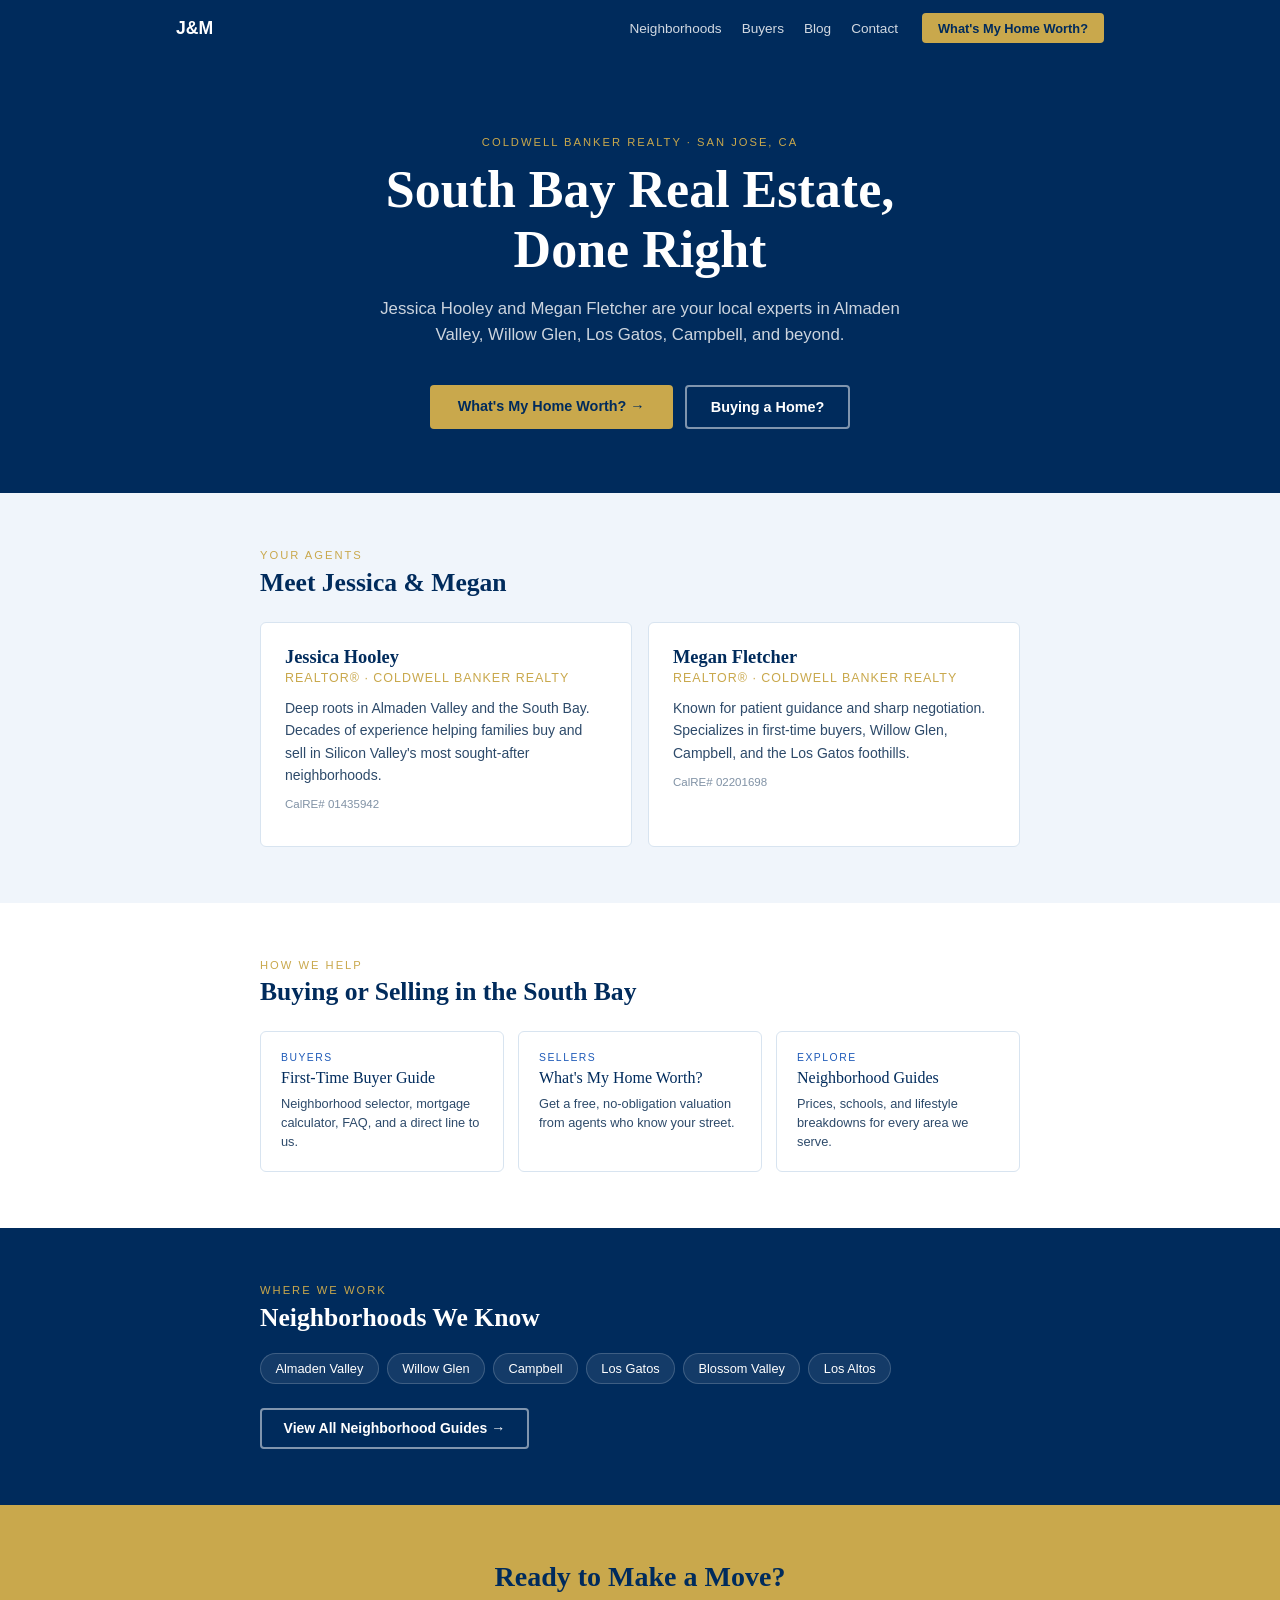
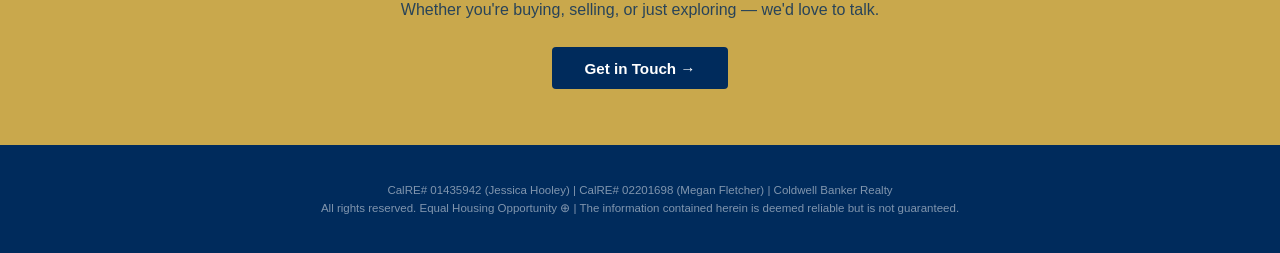
==== index.html @ aeef06df "feat: add homepage — hero, agent bios, service tiles, neighborhood links Co-Authored-By: Claude Sonn" ====
<!DOCTYPE html>
<html lang="en">
<head>
  <meta charset="UTF-8">
  <meta name="viewport" content="width=device-width, initial-scale=1.0">
  <title>Jessica &amp; Megan | Coldwell Banker Realty · South Bay Real Estate</title>
  <meta name="description" content="Jessica Hooley and Megan Fletcher are South Bay real estate agents at Coldwell Banker Realty, specializing in Almaden Valley, Willow Glen, Los Gatos, Campbell, and Silicon Valley neighborhoods.">
  <link rel="canonical" href="https://jessandmegan.com/">

  <script type="application/ld+json">
  {
    "@context": "https://schema.org",
    "@type": "RealEstateAgent",
    "@id": "https://jessandmegan.com/#business",
    "name": "Jessica & Megan — Coldwell Banker Realty",
    "url": "https://jessandmegan.com/",
    "areaServed": "South Bay, Silicon Valley, CA",
    "employee": [
      { "@type": "Person", "name": "Jessica Hooley", "jobTitle": "REALTOR®", "identifier": "CalRE# 01435942" },
      { "@type": "Person", "name": "Megan Fletcher", "jobTitle": "REALTOR®", "identifier": "CalRE# 02201698" }
    ]
  }
  </script>

  <link rel="stylesheet" href="/assets/style.css">
  <style>
    :root {
      --cb-navy: #002B5C;
      --cb-blue: #1E5AB8;
      --cb-gold: #C9A84C;
      --cb-light-bg: #F0F5FB;
      --cb-border: #D8E4F0;
      --cb-body: #2D4A6A;
    }
    *, *::before, *::after { box-sizing: border-box; }
    body { margin: 0; font-family: Arial, Helvetica, sans-serif; color: var(--cb-body); background: #fff; }

    /* Nav */
    #nav { background: var(--cb-navy); }
    .nav-inner { max-width: 960px; margin: 0 auto; padding: 0 1rem; display: flex; align-items: center; gap: 1.5rem; height: 56px; }
    .nav-logo { color: #fff; font-weight: 700; font-size: 1.1rem; text-decoration: none; margin-right: auto; }
    .nav-links { list-style: none; margin: 0; padding: 0; display: flex; gap: 1.25rem; }
    .nav-links a { color: rgba(255,255,255,0.82); text-decoration: none; font-size: 0.85rem; }
    .nav-links a:hover, .nav-links a[aria-current] { color: #fff; }
    .nav-cta { background: var(--cb-gold); color: var(--cb-navy); font-weight: 700; padding: 0.45rem 1rem; border-radius: 4px; text-decoration: none; font-size: 0.8rem; white-space: nowrap; }
    @media (max-width: 640px) { .nav-links { display: none; } }

    /* Hero */
    .hero { background: var(--cb-navy); color: #fff; padding: 5rem 1rem 4rem; text-align: center; }
    .hero__eyebrow { font-size: 0.7rem; letter-spacing: 2px; color: var(--cb-gold); text-transform: uppercase; margin: 0 0 0.75rem; }
    .hero h1 { font-family: Georgia, serif; font-size: clamp(2rem, 6vw, 3.25rem); margin: 0 0 1rem; line-height: 1.15; }
    .hero__sub { font-size: 1.05rem; opacity: 0.8; max-width: 540px; margin: 0 auto 2.25rem; line-height: 1.6; }
    .hero__ctas { display: flex; gap: 12px; justify-content: center; flex-wrap: wrap; }
    .btn-gold { display: inline-block; background: var(--cb-gold); color: var(--cb-navy); font-weight: 700; padding: 0.8rem 1.75rem; border-radius: 4px; text-decoration: none; font-size: 0.9rem; }
    .btn-gold:hover { filter: brightness(1.08); }
    .btn-ghost { display: inline-block; border: 2px solid rgba(255,255,255,0.5); color: #fff; font-weight: 600; padding: 0.75rem 1.5rem; border-radius: 4px; text-decoration: none; font-size: 0.9rem; }
    .btn-ghost:hover { border-color: #fff; }

    /* Agent cards */
    .agents { background: var(--cb-light-bg); padding: 3.5rem 1rem; }
    .agents__inner { max-width: 760px; margin: 0 auto; }
    .section-eyebrow { font-size: 0.7rem; letter-spacing: 2px; color: var(--cb-gold); text-transform: uppercase; margin: 0 0 0.4rem; }
    .section-title { font-family: Georgia, serif; font-size: 1.6rem; color: var(--cb-navy); margin: 0 0 1.5rem; }
    .agent-cards { display: grid; grid-template-columns: 1fr 1fr; gap: 16px; }
    @media (max-width: 480px) { .agent-cards { grid-template-columns: 1fr; } }
    .agent-card { background: #fff; border: 1px solid var(--cb-border); border-radius: 6px; padding: 1.5rem; }
    .agent-card__name { font-family: Georgia, serif; font-size: 1.15rem; color: var(--cb-navy); margin: 0 0 0.2rem; }
    .agent-card__title { font-size: 0.78rem; color: var(--cb-gold); text-transform: uppercase; letter-spacing: 1px; margin: 0 0 0.75rem; }
    .agent-card__bio { font-size: 0.875rem; color: var(--cb-body); line-height: 1.6; margin: 0 0 0.5rem; }
    .agent-card__lic { font-size: 0.72rem; color: var(--cb-body); opacity: 0.6; }

    /* Service tiles */
    .services { background: #fff; padding: 3.5rem 1rem; }
    .services__inner { max-width: 760px; margin: 0 auto; }
    .service-grid { display: grid; grid-template-columns: repeat(3, 1fr); gap: 14px; margin-top: 1.5rem; }
    @media (max-width: 560px) { .service-grid { grid-template-columns: 1fr; } }
    .service-tile { border: 1px solid var(--cb-border); border-radius: 6px; padding: 1.25rem; text-decoration: none; display: block; transition: box-shadow 0.15s; }
    .service-tile:hover { box-shadow: 0 4px 16px rgba(0,43,92,0.1); }
    .service-tile__label { font-size: 0.65rem; letter-spacing: 1.5px; color: var(--cb-blue); text-transform: uppercase; margin: 0 0 0.4rem; }
    .service-tile__title { font-family: Georgia, serif; font-size: 1rem; color: var(--cb-navy); margin: 0 0 0.4rem; }
    .service-tile__desc { font-size: 0.8rem; color: var(--cb-body); margin: 0; line-height: 1.5; }

    /* Neighborhoods strip */
    .neighborhoods { background: var(--cb-navy); padding: 3.5rem 1rem; color: #fff; }
    .neighborhoods__inner { max-width: 760px; margin: 0 auto; }
    .neighborhoods .section-eyebrow { color: var(--cb-gold); }
    .neighborhoods .section-title { color: #fff; margin-bottom: 1.25rem; }
    .nb-chips { display: flex; flex-wrap: wrap; gap: 8px; margin-bottom: 1.5rem; }
    .nb-chip { background: rgba(255,255,255,0.08); border: 1px solid rgba(255,255,255,0.18); color: #fff; padding: 0.45rem 0.9rem; border-radius: 100px; font-size: 0.8rem; text-decoration: none; }
    .nb-chip:hover { background: rgba(255,255,255,0.15); }
    .btn-outline-white { display: inline-block; border: 2px solid rgba(255,255,255,0.5); color: #fff; font-weight: 600; padding: 0.65rem 1.35rem; border-radius: 4px; text-decoration: none; font-size: 0.875rem; }
    .btn-outline-white:hover { border-color: #fff; }

    /* Contact CTA */
    .contact-cta { background: var(--cb-gold); padding: 3.5rem 1rem; text-align: center; }
    .contact-cta h2 { font-family: Georgia, serif; font-size: 1.75rem; color: var(--cb-navy); margin: 0 0 0.5rem; }
    .contact-cta p { color: var(--cb-navy); opacity: 0.8; margin: 0 0 1.75rem; }
    .btn-navy { display: inline-block; background: var(--cb-navy); color: #fff; font-weight: 700; padding: 0.8rem 2rem; border-radius: 4px; text-decoration: none; font-size: 0.95rem; }
    .btn-navy:hover { filter: brightness(1.15); }

    /* Footer */
    footer { background: var(--cb-navy); color: rgba(255,255,255,0.5); padding: 1.5rem 1rem; text-align: center; font-size: 0.72rem; line-height: 1.6; }
  </style>
</head>
<body>

  <nav id="nav" aria-label="Main navigation">
    <div class="nav-inner">
      <a class="nav-logo" href="/">J&amp;M</a>
      <ul class="nav-links">
        <li><a href="/neighborhoods/">Neighborhoods</a></li>
        <li><a href="/buyers/">Buyers</a></li>
        <li><a href="/blog/">Blog</a></li>
        <li><a href="/contact/">Contact</a></li>
      </ul>
      <a href="/contact/" class="nav-cta">What's My Home Worth?</a>
    </div>
  </nav>

  <!-- HERO -->
  <section class="hero">
    <p class="hero__eyebrow">Coldwell Banker Realty &middot; San Jose, CA</p>
    <h1>South Bay Real Estate,<br>Done Right</h1>
    <p class="hero__sub">Jessica Hooley and Megan Fletcher are your local experts in Almaden Valley, Willow Glen, Los Gatos, Campbell, and beyond.</p>
    <div class="hero__ctas">
      <a href="/contact/" class="btn-gold">What's My Home Worth? &rarr;</a>
      <a href="/buyers/" class="btn-ghost">Buying a Home?</a>
    </div>
  </section>

  <!-- AGENTS -->
  <section class="agents">
    <div class="agents__inner">
      <p class="section-eyebrow">Your Agents</p>
      <h2 class="section-title">Meet Jessica &amp; Megan</h2>
      <div class="agent-cards">
        <div class="agent-card">
          <h3 class="agent-card__name">Jessica Hooley</h3>
          <p class="agent-card__title">REALTOR&reg; &middot; Coldwell Banker Realty</p>
          <p class="agent-card__bio">Deep roots in Almaden Valley and the South Bay. Decades of experience helping families buy and sell in Silicon Valley's most sought-after neighborhoods.</p>
          <p class="agent-card__lic">CalRE# 01435942</p>
        </div>
        <div class="agent-card">
          <h3 class="agent-card__name">Megan Fletcher</h3>
          <p class="agent-card__title">REALTOR&reg; &middot; Coldwell Banker Realty</p>
          <p class="agent-card__bio">Known for patient guidance and sharp negotiation. Specializes in first-time buyers, Willow Glen, Campbell, and the Los Gatos foothills.</p>
          <p class="agent-card__lic">CalRE# 02201698</p>
        </div>
      </div>
    </div>
  </section>

  <!-- SERVICES -->
  <section class="services">
    <div class="services__inner">
      <p class="section-eyebrow">How We Help</p>
      <h2 class="section-title">Buying or Selling in the South Bay</h2>
      <div class="service-grid">
        <a class="service-tile" href="/buyers/">
          <p class="service-tile__label">Buyers</p>
          <p class="service-tile__title">First-Time Buyer Guide</p>
          <p class="service-tile__desc">Neighborhood selector, mortgage calculator, FAQ, and a direct line to us.</p>
        </a>
        <a class="service-tile" href="/contact/">
          <p class="service-tile__label">Sellers</p>
          <p class="service-tile__title">What's My Home Worth?</p>
          <p class="service-tile__desc">Get a free, no-obligation valuation from agents who know your street.</p>
        </a>
        <a class="service-tile" href="/neighborhoods/">
          <p class="service-tile__label">Explore</p>
          <p class="service-tile__title">Neighborhood Guides</p>
          <p class="service-tile__desc">Prices, schools, and lifestyle breakdowns for every area we serve.</p>
        </a>
      </div>
    </div>
  </section>

  <!-- NEIGHBORHOODS -->
  <section class="neighborhoods">
    <div class="neighborhoods__inner">
      <p class="section-eyebrow">Where We Work</p>
      <h2 class="section-title">Neighborhoods We Know</h2>
      <div class="nb-chips">
        <a class="nb-chip" href="/neighborhoods/almaden-valley/">Almaden Valley</a>
        <a class="nb-chip" href="/neighborhoods/willow-glen/">Willow Glen</a>
        <a class="nb-chip" href="/neighborhoods/campbell/">Campbell</a>
        <a class="nb-chip" href="/neighborhoods/los-gatos/">Los Gatos</a>
        <a class="nb-chip" href="/neighborhoods/blossom-valley/">Blossom Valley</a>
        <a class="nb-chip" href="/neighborhoods/los-altos/">Los Altos</a>
      </div>
      <a href="/neighborhoods/" class="btn-outline-white">View All Neighborhood Guides &rarr;</a>
    </div>
  </section>

  <!-- CONTACT CTA -->
  <section class="contact-cta">
    <h2>Ready to Make a Move?</h2>
    <p>Whether you're buying, selling, or just exploring — we'd love to talk.</p>
    <a href="/contact/" class="btn-navy">Get in Touch &rarr;</a>
  </section>

  <footer>
    <p>CalRE# 01435942 (Jessica Hooley) | CalRE# 02201698 (Megan Fletcher) | Coldwell Banker Realty<br>
    All rights reserved. Equal Housing Opportunity &#8853; | The information contained herein is deemed reliable but is not guaranteed.</p>
  </footer>

</body>
</html>
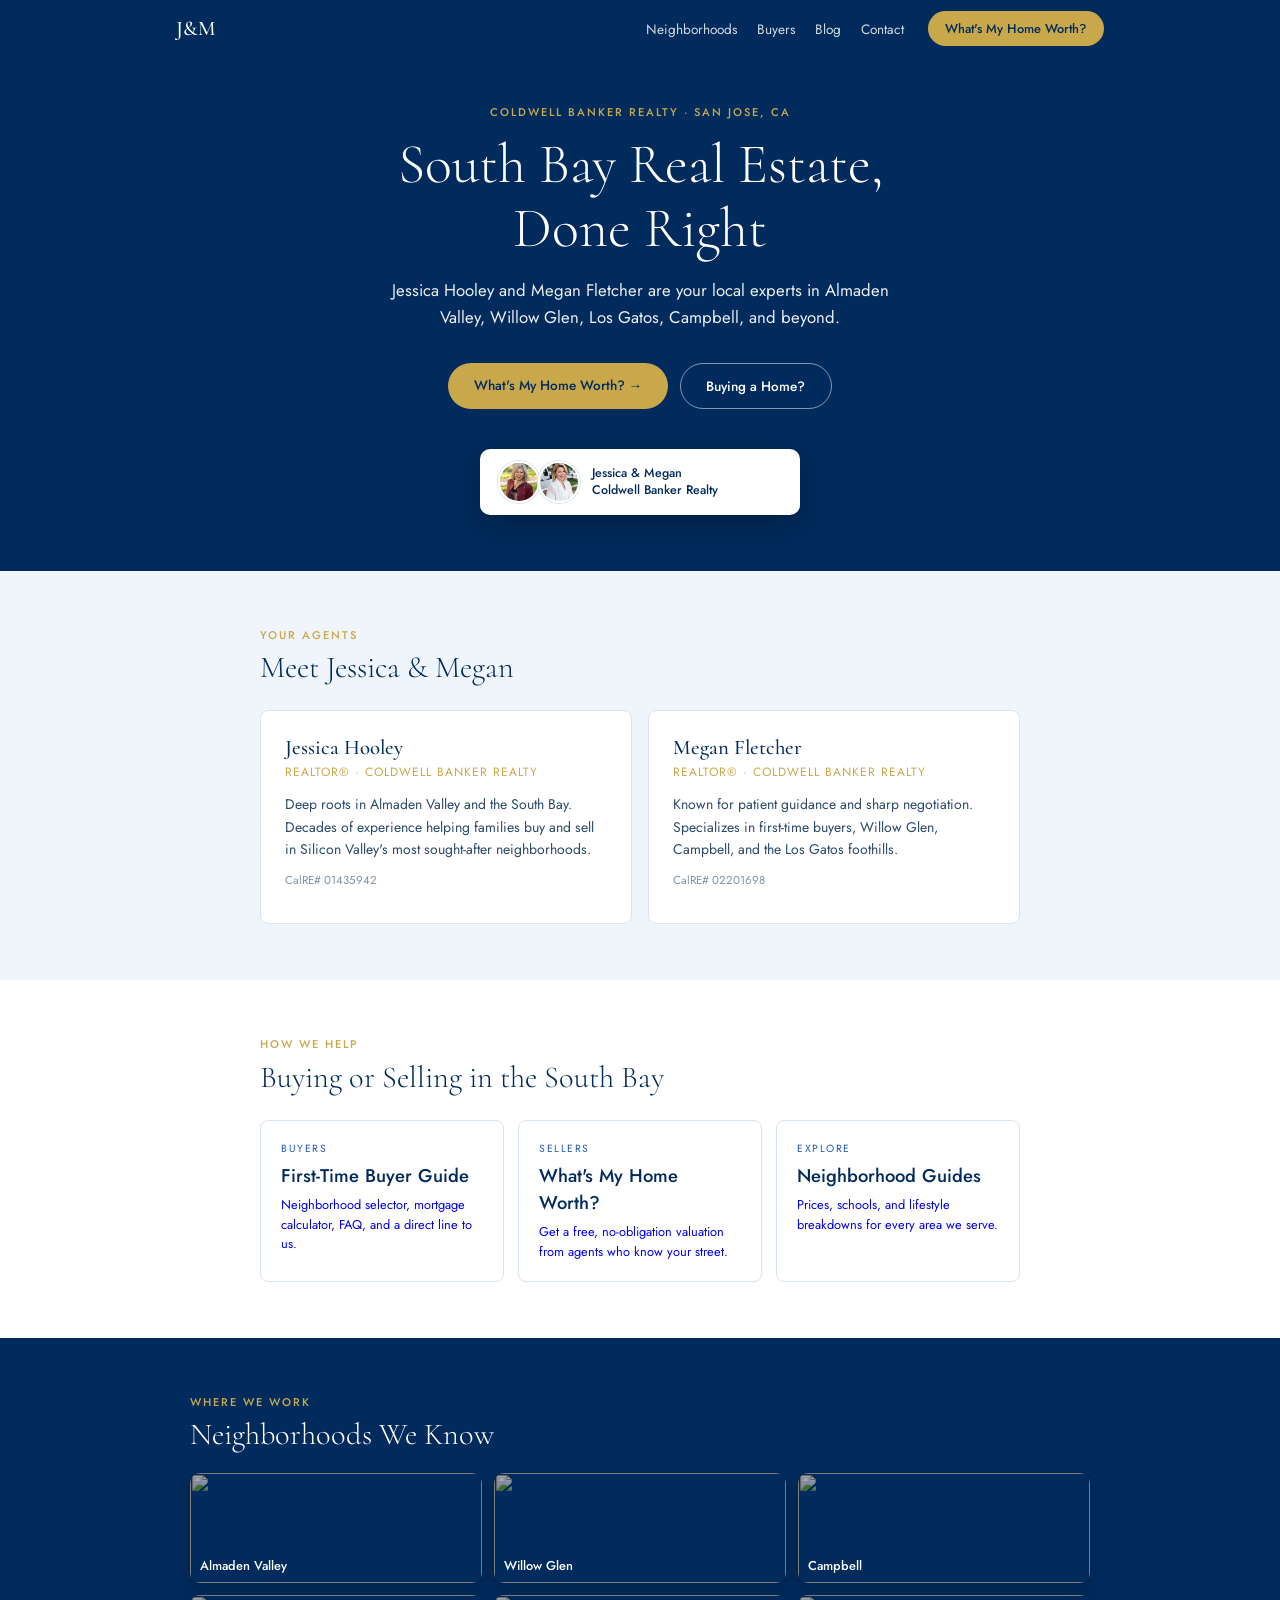
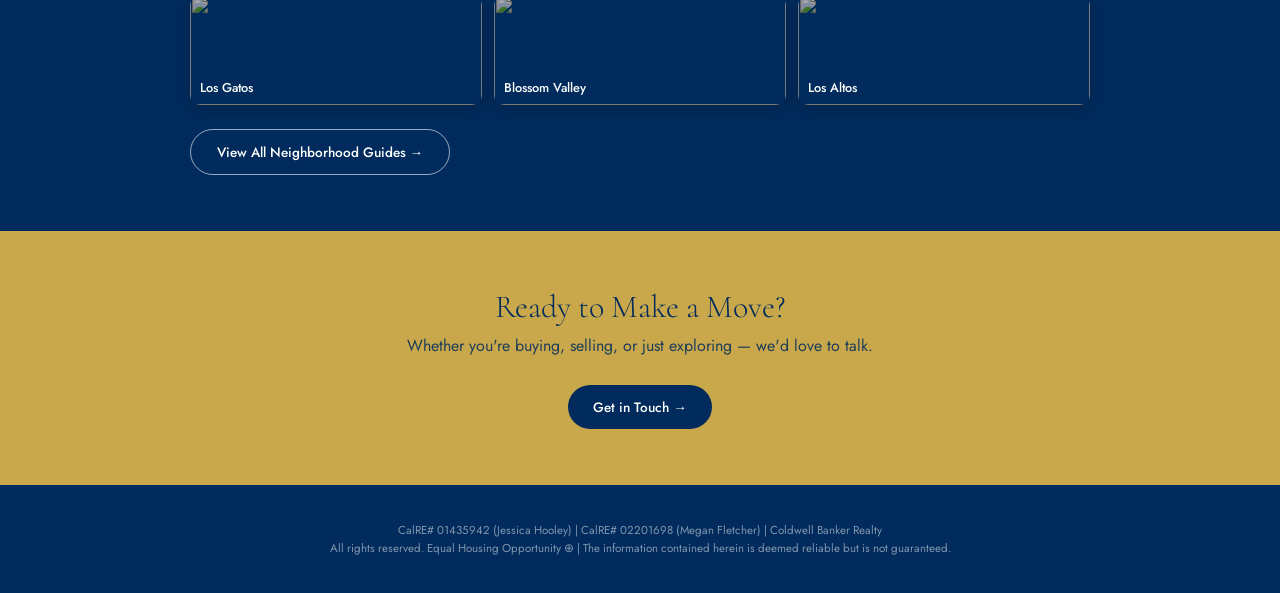
==== commit ec6d9c33: "Rebuild shared stylesheet, add neighborhoods/contact pages, apply visual refresh Fixes the missing /" ====
--- a/index.html
+++ b/index.html
@@ -23,84 +23,6 @@
   </script>
 
   <link rel="stylesheet" href="/assets/style.css">
-  <style>
-    :root {
-      --cb-navy: #002B5C;
-      --cb-blue: #1E5AB8;
-      --cb-gold: #C9A84C;
-      --cb-light-bg: #F0F5FB;
-      --cb-border: #D8E4F0;
-      --cb-body: #2D4A6A;
-    }
-    *, *::before, *::after { box-sizing: border-box; }
-    body { margin: 0; font-family: Arial, Helvetica, sans-serif; color: var(--cb-body); background: #fff; }
-
-    /* Nav */
-    #nav { background: var(--cb-navy); }
-    .nav-inner { max-width: 960px; margin: 0 auto; padding: 0 1rem; display: flex; align-items: center; gap: 1.5rem; height: 56px; }
-    .nav-logo { color: #fff; font-weight: 700; font-size: 1.1rem; text-decoration: none; margin-right: auto; }
-    .nav-links { list-style: none; margin: 0; padding: 0; display: flex; gap: 1.25rem; }
-    .nav-links a { color: rgba(255,255,255,0.82); text-decoration: none; font-size: 0.85rem; }
-    .nav-links a:hover, .nav-links a[aria-current] { color: #fff; }
-    .nav-cta { background: var(--cb-gold); color: var(--cb-navy); font-weight: 700; padding: 0.45rem 1rem; border-radius: 4px; text-decoration: none; font-size: 0.8rem; white-space: nowrap; }
-    @media (max-width: 640px) { .nav-links { display: none; } }
-
-    /* Hero */
-    .hero { background: var(--cb-navy); color: #fff; padding: 5rem 1rem 4rem; text-align: center; }
-    .hero__eyebrow { font-size: 0.7rem; letter-spacing: 2px; color: var(--cb-gold); text-transform: uppercase; margin: 0 0 0.75rem; }
-    .hero h1 { font-family: Georgia, serif; font-size: clamp(2rem, 6vw, 3.25rem); margin: 0 0 1rem; line-height: 1.15; }
-    .hero__sub { font-size: 1.05rem; opacity: 0.8; max-width: 540px; margin: 0 auto 2.25rem; line-height: 1.6; }
-    .hero__ctas { display: flex; gap: 12px; justify-content: center; flex-wrap: wrap; }
-    .btn-gold { display: inline-block; background: var(--cb-gold); color: var(--cb-navy); font-weight: 700; padding: 0.8rem 1.75rem; border-radius: 4px; text-decoration: none; font-size: 0.9rem; }
-    .btn-gold:hover { filter: brightness(1.08); }
-    .btn-ghost { display: inline-block; border: 2px solid rgba(255,255,255,0.5); color: #fff; font-weight: 600; padding: 0.75rem 1.5rem; border-radius: 4px; text-decoration: none; font-size: 0.9rem; }
-    .btn-ghost:hover { border-color: #fff; }
-
-    /* Agent cards */
-    .agents { background: var(--cb-light-bg); padding: 3.5rem 1rem; }
-    .agents__inner { max-width: 760px; margin: 0 auto; }
-    .section-eyebrow { font-size: 0.7rem; letter-spacing: 2px; color: var(--cb-gold); text-transform: uppercase; margin: 0 0 0.4rem; }
-    .section-title { font-family: Georgia, serif; font-size: 1.6rem; color: var(--cb-navy); margin: 0 0 1.5rem; }
-    .agent-cards { display: grid; grid-template-columns: 1fr 1fr; gap: 16px; }
-    @media (max-width: 480px) { .agent-cards { grid-template-columns: 1fr; } }
-    .agent-card { background: #fff; border: 1px solid var(--cb-border); border-radius: 6px; padding: 1.5rem; }
-    .agent-card__name { font-family: Georgia, serif; font-size: 1.15rem; color: var(--cb-navy); margin: 0 0 0.2rem; }
-    .agent-card__title { font-size: 0.78rem; color: var(--cb-gold); text-transform: uppercase; letter-spacing: 1px; margin: 0 0 0.75rem; }
-    .agent-card__bio { font-size: 0.875rem; color: var(--cb-body); line-height: 1.6; margin: 0 0 0.5rem; }
-    .agent-card__lic { font-size: 0.72rem; color: var(--cb-body); opacity: 0.6; }
-
-    /* Service tiles */
-    .services { background: #fff; padding: 3.5rem 1rem; }
-    .services__inner { max-width: 760px; margin: 0 auto; }
-    .service-grid { display: grid; grid-template-columns: repeat(3, 1fr); gap: 14px; margin-top: 1.5rem; }
-    @media (max-width: 560px) { .service-grid { grid-template-columns: 1fr; } }
-    .service-tile { border: 1px solid var(--cb-border); border-radius: 6px; padding: 1.25rem; text-decoration: none; display: block; transition: box-shadow 0.15s; }
-    .service-tile:hover { box-shadow: 0 4px 16px rgba(0,43,92,0.1); }
-    .service-tile__label { font-size: 0.65rem; letter-spacing: 1.5px; color: var(--cb-blue); text-transform: uppercase; margin: 0 0 0.4rem; }
-    .service-tile__title { font-family: Georgia, serif; font-size: 1rem; color: var(--cb-navy); margin: 0 0 0.4rem; }
-    .service-tile__desc { font-size: 0.8rem; color: var(--cb-body); margin: 0; line-height: 1.5; }
-
-    /* Neighborhoods strip */
-    .neighborhoods { background: var(--cb-navy); padding: 3.5rem 1rem; color: #fff; }
-    .neighborhoods__inner { max-width: 760px; margin: 0 auto; }
-    .neighborhoods .section-eyebrow { color: var(--cb-gold); }
-    .neighborhoods .section-title { color: #fff; margin-bottom: 1.25rem; }
-    .nb-chips { display: flex; flex-wrap: wrap; gap: 8px; margin-bottom: 1.5rem; }
-    .nb-chip { background: rgba(255,255,255,0.08); border: 1px solid rgba(255,255,255,0.18); color: #fff; padding: 0.45rem 0.9rem; border-radius: 100px; font-size: 0.8rem; text-decoration: none; }
-    .nb-chip:hover { background: rgba(255,255,255,0.15); }
-    .btn-outline-white { display: inline-block; border: 2px solid rgba(255,255,255,0.5); color: #fff; font-weight: 600; padding: 0.65rem 1.35rem; border-radius: 4px; text-decoration: none; font-size: 0.875rem; }
-    .btn-outline-white:hover { border-color: #fff; }
-
-    /* Contact CTA */
-    .contact-cta { background: var(--cb-gold); padding: 3.5rem 1rem; text-align: center; }
-    .contact-cta h2 { font-family: Georgia, serif; font-size: 1.75rem; color: var(--cb-navy); margin: 0 0 0.5rem; }
-    .contact-cta p { color: var(--cb-navy); opacity: 0.8; margin: 0 0 1.75rem; }
-    .btn-navy { display: inline-block; background: var(--cb-navy); color: #fff; font-weight: 700; padding: 0.8rem 2rem; border-radius: 4px; text-decoration: none; font-size: 0.95rem; }
-    .btn-navy:hover { filter: brightness(1.15); }
-
-    /* Footer */
-    footer { background: var(--cb-navy); color: rgba(255,255,255,0.5); padding: 1.5rem 1rem; text-align: center; font-size: 0.72rem; line-height: 1.6; }
-  </style>
 </head>
 <body>
 
@@ -119,12 +41,19 @@
 
   <!-- HERO -->
   <section class="hero">
-    <p class="hero__eyebrow">Coldwell Banker Realty &middot; San Jose, CA</p>
-    <h1>South Bay Real Estate,<br>Done Right</h1>
-    <p class="hero__sub">Jessica Hooley and Megan Fletcher are your local experts in Almaden Valley, Willow Glen, Los Gatos, Campbell, and beyond.</p>
-    <div class="hero__ctas">
-      <a href="/contact/" class="btn-gold">What's My Home Worth? &rarr;</a>
-      <a href="/buyers/" class="btn-ghost">Buying a Home?</a>
+    <div class="hero__content">
+      <p class="hero__eyebrow">Coldwell Banker Realty &middot; San Jose, CA</p>
+      <h1>South Bay Real Estate,<br>Done Right</h1>
+      <p class="hero__sub">Jessica Hooley and Megan Fletcher are your local experts in Almaden Valley, Willow Glen, Los Gatos, Campbell, and beyond.</p>
+      <div class="hero__ctas">
+        <a href="/contact/" class="btn-gold">What's My Home Worth? &rarr;</a>
+        <a href="/buyers/" class="btn-ghost">Buying a Home?</a>
+      </div>
+      <div class="hero__agent-card">
+        <img src="/assets/agents/jessica.jpg" alt="Jessica Hooley">
+        <img src="/assets/agents/megan.jpg" alt="Megan Fletcher">
+        <div class="names">Jessica &amp; Megan<br>Coldwell Banker Realty</div>
+      </div>
     </div>
   </section>
 
@@ -180,13 +109,13 @@
     <div class="neighborhoods__inner">
       <p class="section-eyebrow">Where We Work</p>
       <h2 class="section-title">Neighborhoods We Know</h2>
-      <div class="nb-chips">
-        <a class="nb-chip" href="/neighborhoods/almaden-valley/">Almaden Valley</a>
-        <a class="nb-chip" href="/neighborhoods/willow-glen/">Willow Glen</a>
-        <a class="nb-chip" href="/neighborhoods/campbell/">Campbell</a>
-        <a class="nb-chip" href="/neighborhoods/los-gatos/">Los Gatos</a>
-        <a class="nb-chip" href="/neighborhoods/blossom-valley/">Blossom Valley</a>
-        <a class="nb-chip" href="/neighborhoods/los-altos/">Los Altos</a>
+      <div class="nb-cards">
+        <a class="nb-card" href="/neighborhoods/almaden-valley/"><img src="https://pub-c93973381119433ead963cf31b0fbf00.r2.dev/thrasher_photos/001_001_ejp_29062026_6144px_415.jpg" alt=""><span>Almaden Valley</span></a>
+        <a class="nb-card" href="/neighborhoods/willow-glen/"><img src="https://pub-c93973381119433ead963cf31b0fbf00.r2.dev/thrasher_photos/001_001_ejp_29062026_6144px_415.jpg" alt=""><span>Willow Glen</span></a>
+        <a class="nb-card" href="/neighborhoods/campbell/"><img src="https://pub-c93973381119433ead963cf31b0fbf00.r2.dev/thrasher_photos/001_001_ejp_29062026_6144px_415.jpg" alt=""><span>Campbell</span></a>
+        <a class="nb-card" href="/neighborhoods/los-gatos/"><img src="https://pub-c93973381119433ead963cf31b0fbf00.r2.dev/thrasher_photos/001_001_ejp_29062026_6144px_415.jpg" alt=""><span>Los Gatos</span></a>
+        <a class="nb-card" href="/neighborhoods/blossom-valley/"><img src="https://pub-c93973381119433ead963cf31b0fbf00.r2.dev/thrasher_photos/001_001_ejp_29062026_6144px_415.jpg" alt=""><span>Blossom Valley</span></a>
+        <a class="nb-card" href="/neighborhoods/los-altos/"><img src="https://pub-c93973381119433ead963cf31b0fbf00.r2.dev/thrasher_photos/001_001_ejp_29062026_6144px_415.jpg" alt=""><span>Los Altos</span></a>
       </div>
       <a href="/neighborhoods/" class="btn-outline-white">View All Neighborhood Guides &rarr;</a>
     </div>
--- a/assets/style.css
+++ b/assets/style.css
@@ -0,0 +1,216 @@
+/* ============================================================
+   Jess & Megan Hub — shared stylesheet
+   Design tokens, nav/footer, buttons, hero variants, cards,
+   market-trends/quick-answer, contact form.
+   ============================================================ */
+
+@import url('https://fonts.googleapis.com/css2?family=Cormorant:wght@300;400;500&family=Jost:wght@400;500;600&display=swap');
+
+:root {
+  --cb-navy: #002B5C;
+  --cb-blue: #1E5AB8;
+  --cb-gold: #C9A84C;
+  --cb-light-bg: #F0F5FB;
+  --cb-border: #D8E4F0;
+  --cb-body: #2D4A6A;
+  --font-heading: 'Cormorant', Georgia, serif;
+  --font-body: 'Jost', Arial, Helvetica, sans-serif;
+  --hero-photo: url('https://pub-c93973381119433ead963cf31b0fbf00.r2.dev/thrasher_photos/001_001_ejp_29062026_6144px_415.jpg');
+}
+
+*, *::before, *::after { box-sizing: border-box; }
+body { margin: 0; font-family: var(--font-body); color: var(--cb-body); background: #fff; }
+h1, h2, h3, h4 { font-family: var(--font-heading); font-weight: 300; }
+a { font-family: var(--font-body); }
+
+/* ── Nav ─────────────────────────────────────────────────── */
+#nav { background: var(--cb-navy); }
+.nav-inner { max-width: 960px; margin: 0 auto; padding: 0 1rem; display: flex; align-items: center; gap: 1.5rem; height: 56px; }
+.nav-logo { color: #fff; font-family: var(--font-heading); font-weight: 500; font-size: 1.3rem; text-decoration: none; margin-right: auto; }
+.nav-links { list-style: none; margin: 0; padding: 0; display: flex; gap: 1.25rem; }
+.nav-links a { color: rgba(255,255,255,0.82); text-decoration: none; font-size: 0.85rem; }
+.nav-links a:hover, .nav-links a[aria-current] { color: #fff; }
+.nav-cta { background: var(--cb-gold); color: var(--cb-navy); font-weight: 500; padding: 0.5rem 1.1rem; border-radius: 999px; text-decoration: none; font-size: 0.8rem; white-space: nowrap; }
+.nav-cta:hover { filter: brightness(1.08); }
+@media (max-width: 640px) { .nav-links { display: none; } }
+
+/* ── Breadcrumb ──────────────────────────────────────────── */
+.breadcrumb { max-width: 960px; margin: 0 auto; padding: 0.85rem 1rem; }
+.breadcrumb ol { list-style: none; display: flex; flex-wrap: wrap; gap: 0.4rem; margin: 0; padding: 0; font-size: 0.75rem; color: var(--cb-body); }
+.breadcrumb li { display: inline-flex; }
+.breadcrumb li:not(:last-child)::after { content: '/'; margin-left: 0.4rem; color: var(--cb-border); }
+.breadcrumb a { color: var(--cb-blue); text-decoration: none; }
+.breadcrumb a:hover { text-decoration: underline; }
+.breadcrumb li[aria-current] { color: var(--cb-navy); font-weight: 500; }
+
+/* ── Buttons (pill) ──────────────────────────────────────── */
+.btn-gold, .btn-navy, .btn-ghost, .btn-outline, .btn-outline-white, .btn-explore, .btn-submit, .btn-primary, .btn {
+  display: inline-block; font-family: var(--font-body); font-weight: 500; padding: 0.75rem 1.6rem;
+  border-radius: 999px; text-decoration: none; font-size: 0.85rem; border: none; cursor: pointer; text-align: center;
+}
+.btn-gold, .btn-primary { background: var(--cb-gold); color: var(--cb-navy); }
+.btn-gold:hover, .btn-primary:hover { filter: brightness(1.08); }
+.btn-navy { background: var(--cb-navy); color: #fff; }
+.btn-navy:hover { filter: brightness(1.15); }
+.btn-ghost { border: 1.5px solid rgba(255,255,255,0.5); color: #fff; background: transparent; }
+.btn-ghost:hover { border-color: #fff; }
+.btn-outline { border: 1.5px solid var(--cb-navy); color: var(--cb-navy); background: transparent; }
+.btn-outline:hover { background: var(--cb-navy); color: #fff; }
+.btn-outline-white { border: 1.5px solid rgba(255,255,255,0.6); color: #fff; background: transparent; }
+.btn-outline-white:hover { background: rgba(255,255,255,0.12); }
+.btn-explore { background: var(--cb-navy); color: #fff; padding: 0.6rem 1.2rem; font-size: 0.8rem; }
+.btn-explore:hover { filter: brightness(1.2); }
+.btn-submit { width: 100%; background: var(--cb-gold); color: var(--cb-navy); font-weight: 600; padding: 0.85rem; }
+.btn-submit:hover { filter: brightness(1.08); }
+
+/* ── Section helpers ─────────────────────────────────────── */
+.section-eyebrow { font-size: 0.7rem; letter-spacing: 2px; color: var(--cb-gold); text-transform: uppercase; margin: 0 0 0.4rem; font-weight: 500; }
+.section-title { font-family: var(--font-heading); font-weight: 300; font-size: 1.9rem; color: var(--cb-navy); margin: 0 0 1.5rem; }
+
+/* ── Homepage hero: full-bleed photo + gradient + agent card ── */
+.hero {
+  position: relative; min-height: 480px; display: flex; align-items: flex-end;
+  background: var(--hero-photo) center/cover no-repeat, var(--cb-navy);
+  color: #fff; padding: 3rem 1rem 3.5rem;
+}
+.hero::before {
+  content: ''; position: absolute; inset: 0;
+  background: linear-gradient(180deg, rgba(0,43,92,0.35) 0%, rgba(0,43,92,0.88) 100%);
+}
+.hero__content { position: relative; max-width: 600px; margin: 0 auto; text-align: center; width: 100%; }
+.hero__eyebrow { font-size: 0.7rem; letter-spacing: 2px; color: var(--cb-gold); text-transform: uppercase; margin: 0 0 0.75rem; font-weight: 500; }
+.hero h1 { font-size: clamp(2.25rem, 6vw, 3.5rem); margin: 0 0 1rem; line-height: 1.15; color: #fff; }
+.hero__sub { font-size: 1.05rem; opacity: 0.92; max-width: 540px; margin: 0 auto 2rem; line-height: 1.6; }
+.hero__ctas { display: flex; gap: 12px; justify-content: center; flex-wrap: wrap; }
+.hero__agent-card {
+  position: relative; margin: 2.5rem auto 0; max-width: 320px; background: #fff; border-radius: 10px;
+  padding: 0.75rem 1.1rem; display: flex; align-items: center; gap: 0.75rem; box-shadow: 0 10px 30px rgba(0,0,0,0.25);
+}
+.hero__agent-card img { width: 42px; height: 42px; border-radius: 50%; object-fit: cover; border: 2px solid #fff; box-shadow: 0 0 0 1px var(--cb-border); }
+.hero__agent-card img + img { margin-left: -14px; }
+.hero__agent-card .names { font-size: 0.78rem; color: var(--cb-navy); font-weight: 500; text-align: left; line-height: 1.35; }
+
+/* ── Neighborhood-detail hero: full-bleed photo + centered text ── */
+.neighborhood-hero {
+  position: relative; min-height: 280px; display: flex; align-items: center; justify-content: center;
+  background: var(--hero-photo) center/cover no-repeat, var(--cb-navy);
+}
+.neighborhood-hero::before { content: ''; position: absolute; inset: 0; background: linear-gradient(180deg, rgba(0,43,92,0.55) 0%, rgba(0,43,92,0.8) 100%); }
+.neighborhood-hero__overlay { position: relative; text-align: center; padding: 2rem 1rem; color: #fff; max-width: 640px; margin: 0 auto; }
+.neighborhood-hero__overlay .eyebrow { font-size: 0.7rem; letter-spacing: 2px; color: var(--cb-gold); text-transform: uppercase; margin: 0 0 0.5rem; font-weight: 500; }
+.neighborhood-hero__overlay h1 { font-size: clamp(2rem, 5vw, 2.75rem); margin: 0 0 0.5rem; color: #fff; }
+.neighborhood-hero__overlay .subhead { font-size: 1rem; opacity: 0.92; margin: 0; }
+
+/* ── Agent cards (Meet Jessica & Megan) ──────────────────── */
+.agents { background: var(--cb-light-bg); padding: 3.5rem 1rem; }
+.agents__inner { max-width: 760px; margin: 0 auto; }
+.agent-cards { display: grid; grid-template-columns: 1fr 1fr; gap: 16px; }
+@media (max-width: 480px) { .agent-cards { grid-template-columns: 1fr; } }
+.agent-card { background: #fff; border: 1px solid var(--cb-border); border-radius: 8px; padding: 1.5rem; }
+.agent-card__name { font-weight: 500; font-size: 1.3rem; color: var(--cb-navy); margin: 0 0 0.2rem; }
+.agent-card__title { font-size: 0.75rem; color: var(--cb-gold); text-transform: uppercase; letter-spacing: 1px; margin: 0 0 0.75rem; }
+.agent-card__bio { font-size: 0.875rem; line-height: 1.6; margin: 0 0 0.5rem; }
+.agent-card__lic { font-size: 0.72rem; opacity: 0.6; }
+
+/* ── Service tiles ───────────────────────────────────────── */
+.services { background: #fff; padding: 3.5rem 1rem; }
+.services__inner { max-width: 760px; margin: 0 auto; }
+.service-grid { display: grid; grid-template-columns: repeat(3, 1fr); gap: 14px; margin-top: 1.5rem; }
+@media (max-width: 560px) { .service-grid { grid-template-columns: 1fr; } }
+.service-tile { border: 1px solid var(--cb-border); border-radius: 8px; padding: 1.25rem; text-decoration: none; display: block; transition: box-shadow 0.15s; }
+.service-tile:hover { box-shadow: 0 4px 16px rgba(0,43,92,0.1); }
+.service-tile__label { font-size: 0.65rem; letter-spacing: 1.5px; color: var(--cb-blue); text-transform: uppercase; margin: 0 0 0.4rem; }
+.service-tile__title { font-weight: 500; font-size: 1.15rem; color: var(--cb-navy); margin: 0 0 0.4rem; }
+.service-tile__desc { font-size: 0.8rem; margin: 0; line-height: 1.5; }
+
+/* ── Neighborhood photo cards (homepage strip) ───────────── */
+.neighborhoods { background: var(--cb-navy); padding: 3.5rem 1rem; color: #fff; }
+.neighborhoods__inner { max-width: 900px; margin: 0 auto; }
+.neighborhoods .section-title { color: #fff; margin-bottom: 1.25rem; }
+.nb-cards { display: grid; grid-template-columns: repeat(3, 1fr); gap: 12px; margin-bottom: 1.5rem; }
+@media (max-width: 640px) { .nb-cards { grid-template-columns: repeat(2, 1fr); } }
+.nb-card { position: relative; border-radius: 10px; overflow: hidden; height: 110px; text-decoration: none; display: block; box-shadow: 0 4px 14px rgba(0,0,0,0.2); }
+.nb-card img { width: 100%; height: 100%; object-fit: cover; display: block; filter: brightness(0.65); transition: filter 0.15s, transform 0.15s; }
+.nb-card:hover img { filter: brightness(0.5); transform: scale(1.03); }
+.nb-card span { position: absolute; bottom: 8px; left: 10px; right: 10px; color: #fff; font-size: 0.8rem; font-weight: 500; }
+
+/* ── /neighborhoods/ index page card variant ─────────────── */
+.nb-index-grid { display: grid; grid-template-columns: repeat(2, 1fr); gap: 18px; }
+@media (max-width: 640px) { .nb-index-grid { grid-template-columns: 1fr; } }
+.nb-index-card { border: 1px solid var(--cb-border); border-radius: 10px; overflow: hidden; text-decoration: none; display: block; background: #fff; transition: box-shadow 0.15s; }
+.nb-index-card:hover { box-shadow: 0 8px 24px rgba(0,43,92,0.12); }
+.nb-index-card__img { height: 160px; overflow: hidden; }
+.nb-index-card__img img { width: 100%; height: 100%; object-fit: cover; display: block; }
+.nb-index-card__body { padding: 1.1rem 1.25rem 1.35rem; }
+.nb-index-card__name { font-weight: 500; font-size: 1.3rem; color: var(--cb-navy); margin: 0 0 0.4rem; }
+.nb-index-card__desc { font-size: 0.85rem; line-height: 1.55; margin: 0 0 0.6rem; }
+.nb-index-card__meta { font-size: 0.75rem; color: var(--cb-gold); font-weight: 500; text-transform: uppercase; letter-spacing: 0.04em; }
+
+/* ── Contact CTA band ─────────────────────────────────────── */
+.contact-cta { background: var(--cb-gold); padding: 3.5rem 1rem; text-align: center; }
+.contact-cta h2 { font-size: 2rem; color: var(--cb-navy); margin: 0 0 0.5rem; }
+.contact-cta p { color: var(--cb-navy); opacity: 0.85; margin: 0 0 1.75rem; }
+
+/* ── Footer ──────────────────────────────────────────────── */
+footer { background: var(--cb-navy); color: rgba(255,255,255,0.5); padding: 1.5rem 1rem; text-align: center; font-size: 0.72rem; line-height: 1.6; }
+footer a { color: rgba(255,255,255,0.7); }
+
+/* ── Quick Answer box ────────────────────────────────────── */
+.quick-answer { background: #fff; border-left: 4px solid var(--cb-gold); padding: 1.5rem 0; }
+.quick-answer__inner { max-width: 900px; margin: 0 auto; padding: 0 1rem; }
+.quick-answer__heading { font-size: 0.8rem; text-transform: uppercase; letter-spacing: 0.08em; color: var(--cb-gold); font-weight: 600; margin: 0 0 0.5rem; }
+.quick-answer p { font-size: 1rem; line-height: 1.65; margin: 0; }
+
+/* ── Market trends chart section ─────────────────────────── */
+.market-trends { background: var(--cb-light-bg); padding: 3rem 0; }
+.market-trends__inner { max-width: 900px; margin: 0 auto; padding: 0 1rem; }
+.market-trends__header { margin-bottom: 1.5rem; }
+.market-trends__header h2 { font-size: 1.9rem; color: var(--cb-navy); margin: 0 0 0.25rem; }
+.market-trends__subtitle { font-size: 0.875rem; margin: 0; opacity: 0.75; }
+.market-trends__loading { display: flex; align-items: center; gap: 0.75rem; padding: 2rem 0; font-size: 0.9rem; }
+.loading-spinner { display: inline-block; width: 20px; height: 20px; border: 2.5px solid var(--cb-border); border-top-color: var(--cb-blue); border-radius: 50%; animation: spin 0.8s linear infinite; }
+@keyframes spin { to { transform: rotate(360deg); } }
+.market-trends__error { padding: 1.5rem; background: #fff; border: 1px solid var(--cb-border); border-radius: 8px; font-size: 0.9rem; }
+.market-trends__error a { color: var(--cb-blue); }
+.market-trends__stats { display: flex; gap: 1rem; margin-bottom: 1.25rem; flex-wrap: wrap; }
+.trend-stat { background: #fff; border: 1px solid var(--cb-border); border-radius: 8px; padding: 0.875rem 1.25rem; min-width: 130px; flex: 1; }
+.trend-stat__label { display: block; font-size: 0.75rem; text-transform: uppercase; letter-spacing: 0.05em; opacity: 0.65; margin-bottom: 0.25rem; }
+.trend-stat__value { display: block; font-size: 1.25rem; font-weight: 600; color: var(--cb-navy); font-family: var(--font-heading); }
+.market-trends__canvas-wrap { background: #fff; border: 1px solid var(--cb-border); border-radius: 8px; padding: 1.25rem 1rem 0.75rem; position: relative; }
+.market-trends__canvas-wrap canvas { display: block; width: 100% !important; max-height: 280px; }
+.market-trends__source { font-size: 0.72rem; opacity: 0.55; margin: 0.75rem 0 0; text-align: right; }
+.market-trends__source a { color: inherit; text-decoration: underline; }
+@media (max-width: 600px) {
+  .market-trends__stats { gap: 0.75rem; }
+  .trend-stat { min-width: unset; flex: 1 1 calc(50% - 0.75rem); padding: 0.75rem 1rem; }
+  .trend-stat__value { font-size: 1.1rem; }
+  .market-trends__header h2 { font-size: 1.5rem; }
+}
+
+/* ── Neighborhood editorial + seller/buyer CTA ───────────── */
+.neighborhood-guide { background: #fff; padding: 3rem 0; }
+.neighborhood-guide__inner { max-width: 900px; margin: 0 auto; padding: 0 1rem; }
+.neighborhood-guide h2 { font-size: 1.75rem; color: var(--cb-navy); margin: 0 0 0.75rem; }
+.neighborhood-guide p { font-size: 0.95rem; line-height: 1.7; margin: 0; }
+
+.agent-cta { padding: 3rem 1rem; text-align: center; }
+.agent-cta__inner { max-width: 640px; margin: 0 auto; }
+.agent-cta--seller { background: var(--cb-navy); color: #fff; }
+.agent-cta--seller .eyebrow { font-size: 0.7rem; letter-spacing: 2px; color: var(--cb-gold); text-transform: uppercase; margin-bottom: 0.5rem; font-weight: 500; }
+.agent-cta--seller h2 { color: #fff; font-size: 1.65rem; margin: 0 0 0.5rem; }
+.agent-cta--seller p { opacity: 0.85; margin: 0 0 1.5rem; }
+.agent-cta--buyer { background: #fff; border-top: 1px solid var(--cb-border); }
+.agent-cta--buyer .eyebrow { font-size: 0.7rem; letter-spacing: 2px; color: var(--cb-blue); text-transform: uppercase; margin-bottom: 0.5rem; font-weight: 500; }
+.agent-cta--buyer h2 { color: var(--cb-navy); font-size: 1.65rem; margin: 0 0 0.5rem; }
+.agent-cta--buyer p { margin: 0 0 1.5rem; }
+
+/* ── Contact form component (shared: /buyers/ + /contact/) ── */
+.contact-form { background: #fff; border-radius: 8px; padding: 1.75rem; }
+.form-field { margin-bottom: 1rem; }
+.form-field label { display: block; font-size: 0.8rem; font-weight: 600; color: var(--cb-navy); margin-bottom: 4px; }
+.form-field input, .form-field select, .form-field textarea { width: 100%; border: 1px solid var(--cb-border); border-radius: 6px; padding: 0.55rem 0.7rem; font-size: 0.9rem; color: var(--cb-navy); box-sizing: border-box; font-family: var(--font-body); }
+.form-field textarea { resize: vertical; min-height: 100px; }
+.form-error { display: none; color: #B91C1C; font-size: 0.8rem; margin-bottom: 0.75rem; }
+.form-confirmation { display: none; text-align: center; padding: 2rem 0; }
+.form-confirmation h3 { color: var(--cb-navy); margin-bottom: 0.5rem; }
+.form-confirmation p { font-size: 0.875rem; }
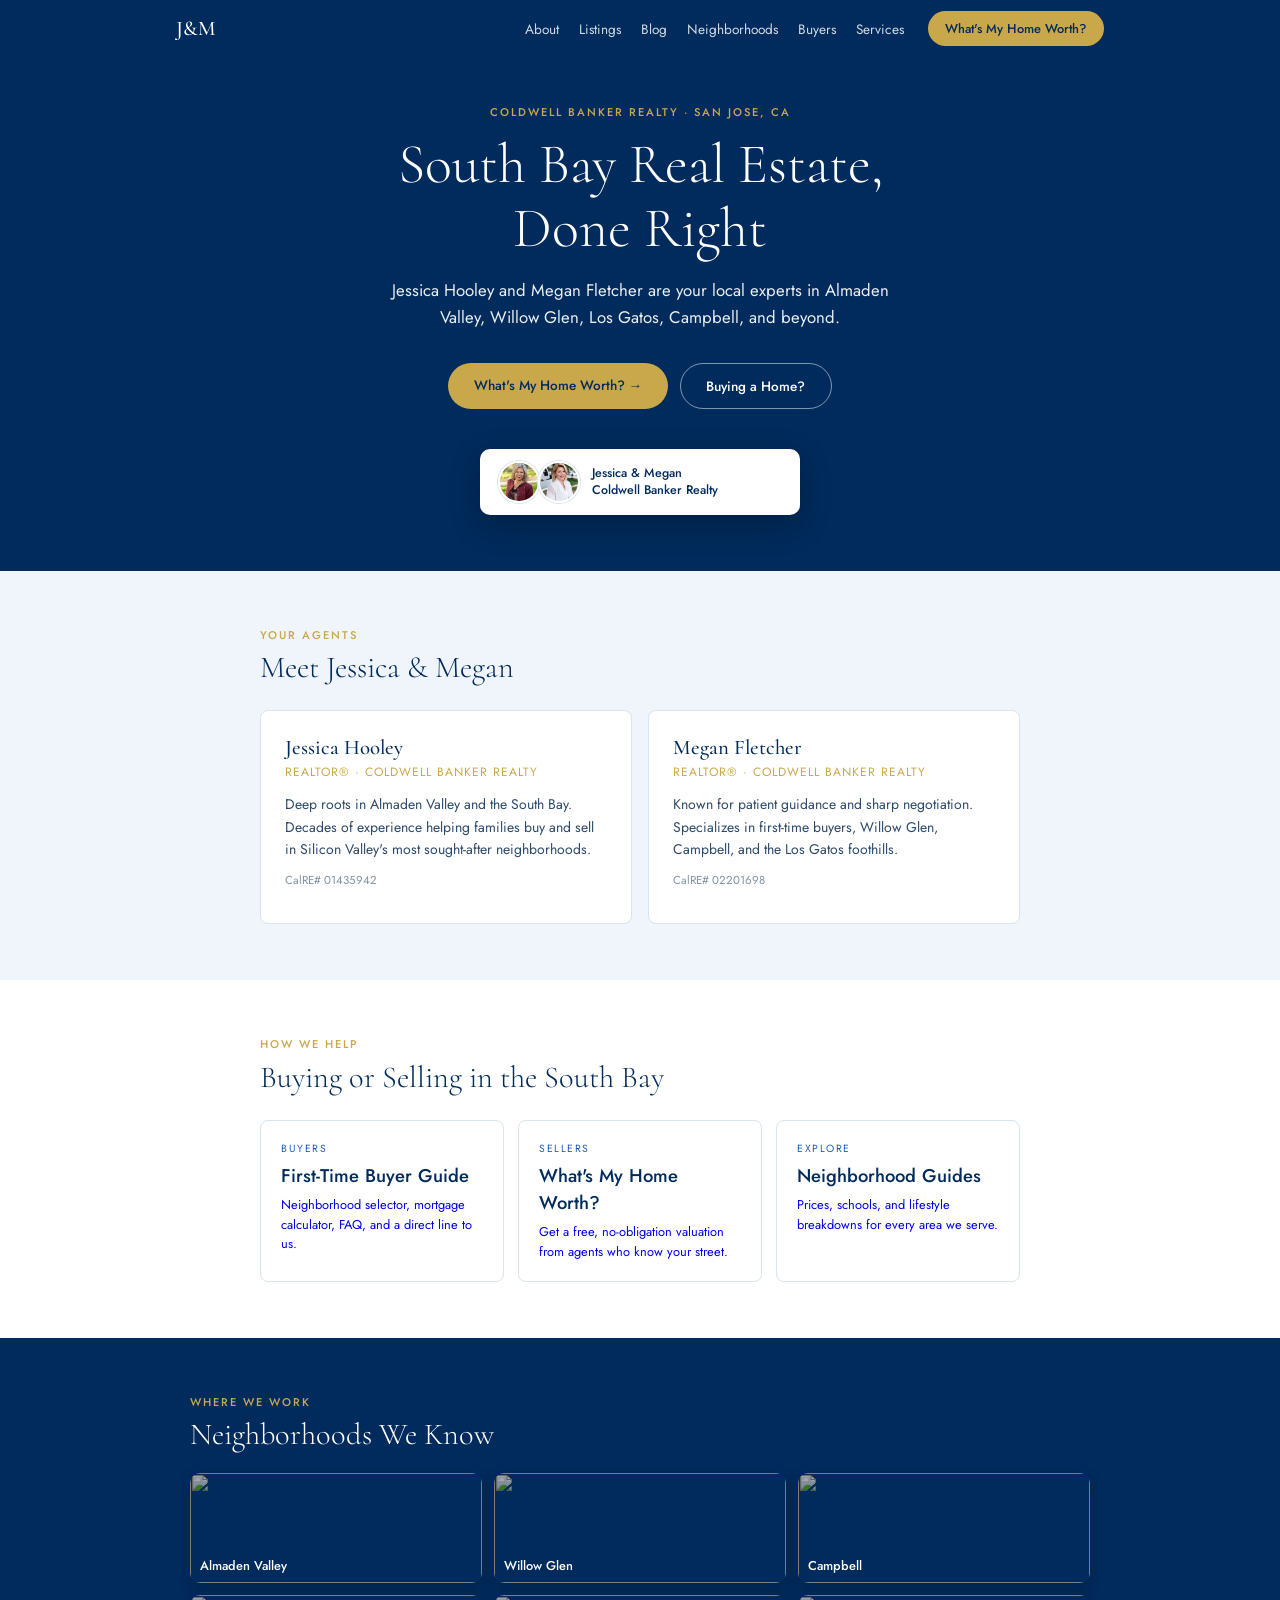
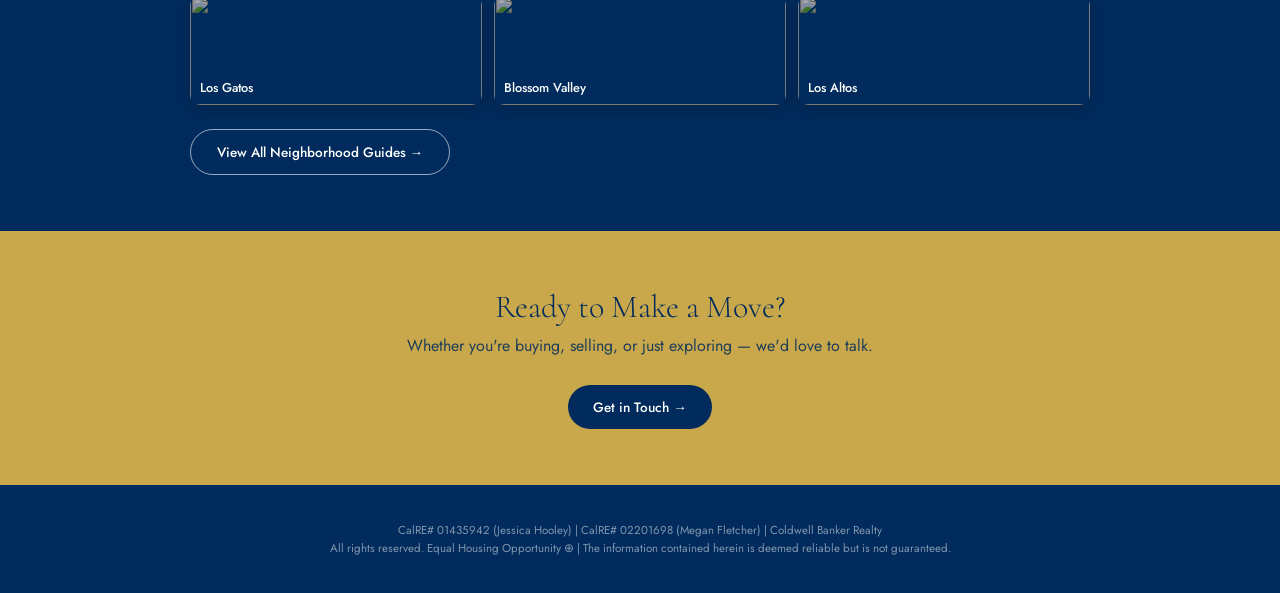
==== commit 4f11d103: "Fix homepage nav to use shared main.js injection Homepage was the only page with a hardcoded nav, so" ====
--- a/index.html
+++ b/index.html
@@ -26,18 +26,7 @@
 </head>
 <body>
 
-  <nav id="nav" aria-label="Main navigation">
-    <div class="nav-inner">
-      <a class="nav-logo" href="/">J&amp;M</a>
-      <ul class="nav-links">
-        <li><a href="/neighborhoods/">Neighborhoods</a></li>
-        <li><a href="/buyers/">Buyers</a></li>
-        <li><a href="/blog/">Blog</a></li>
-        <li><a href="/contact/">Contact</a></li>
-      </ul>
-      <a href="/contact/" class="nav-cta">What's My Home Worth?</a>
-    </div>
-  </nav>
+  <nav id="nav" aria-label="Main navigation"></nav>
 
   <!-- HERO -->
   <section class="hero">
@@ -133,5 +122,6 @@
     All rights reserved. Equal Housing Opportunity &#8853; | The information contained herein is deemed reliable but is not guaranteed.</p>
   </footer>
 
+  <script src="/assets/main.js" defer></script>
 </body>
 </html>
--- a/assets/style.css
+++ b/assets/style.css
@@ -214,3 +214,8 @@
 .form-confirmation { display: none; text-align: center; padding: 2rem 0; }
 .form-confirmation h3 { color: var(--cb-navy); margin-bottom: 0.5rem; }
 .form-confirmation p { font-size: 0.875rem; }
+
+/* ── Listing status badge (/listings/) ───────────────────── */
+.listing-badge { display: inline-block; font-size: 0.7rem; font-weight: 600; letter-spacing: 0.04em; text-transform: uppercase; padding: 0.25rem 0.7rem; border-radius: 999px; margin-bottom: 0.5rem; }
+.listing-badge--active { background: var(--cb-gold); color: var(--cb-navy); }
+.listing-badge--sold { background: var(--cb-navy); color: #fff; }
